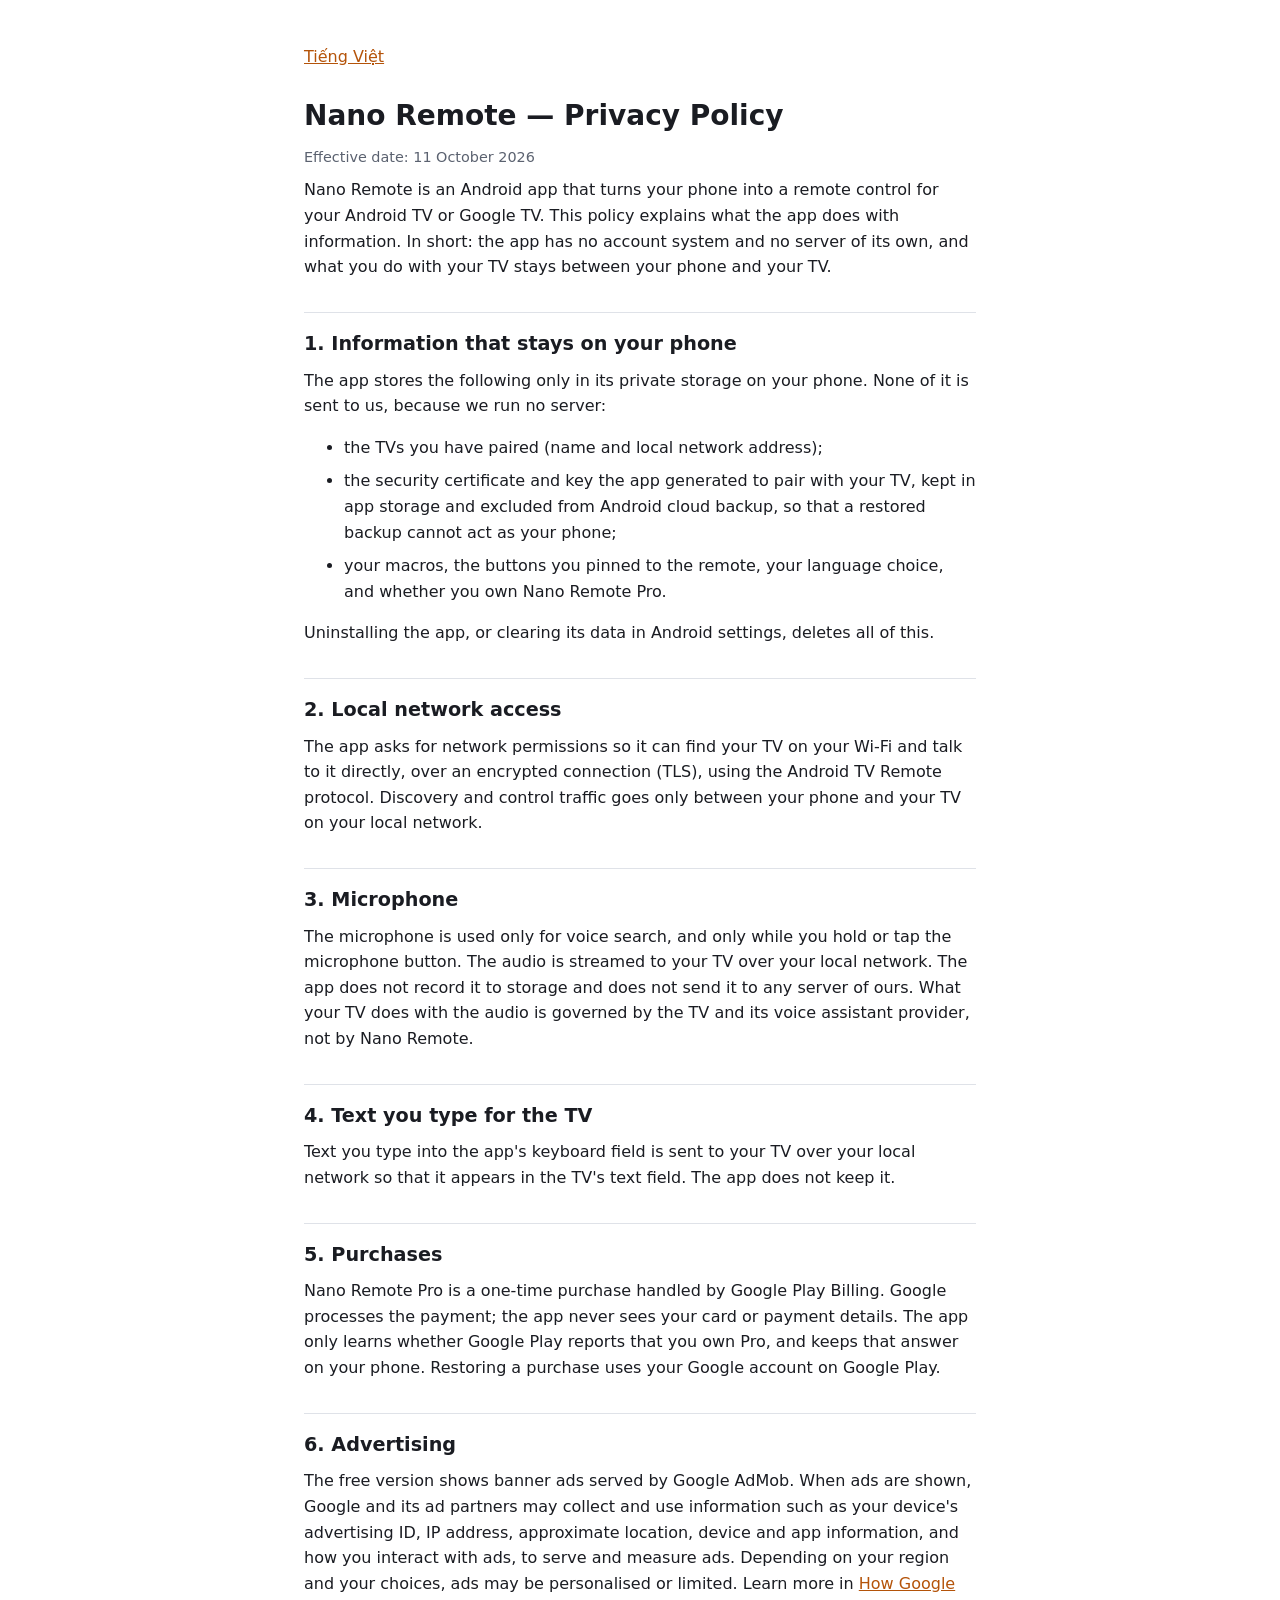
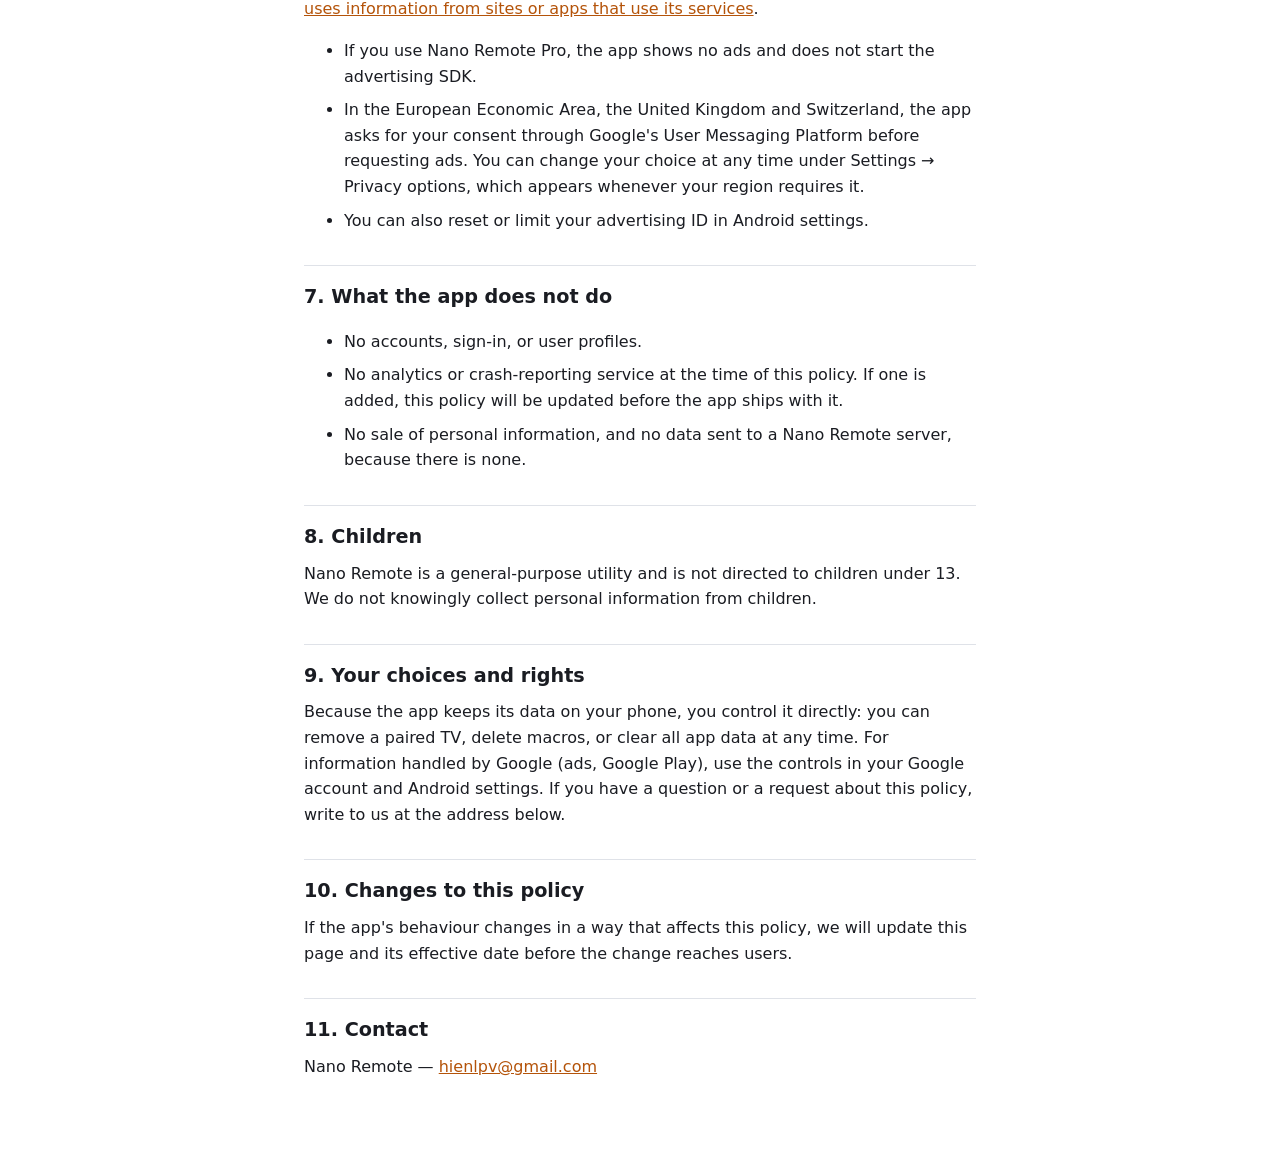
==== nanoremote/privacy/index.html @ 22ec8e6c "feat: trang Privacy Policy của Nano Remote (en + vi)" ====
<!doctype html>
<html lang="en">
<head>
<meta charset="utf-8">
<meta name="viewport" content="width=device-width, initial-scale=1">
<title>Nano Remote — Privacy Policy</title>
<link rel="alternate" hreflang="vi" href="vi/">
<style>
  :root { color-scheme: light dark; --bg: #ffffff; --fg: #1a1c22; --muted: #5b6270; --line: #dfe2e8; --accent: #b45309; }
  @media (prefers-color-scheme: dark) { :root { --bg: #0e1016; --fg: #eceef3; --muted: #9aa1b0; --line: #262a35; --accent: #f5a524; } }
  body { margin: 0; background: var(--bg); color: var(--fg); font: 16px/1.6 system-ui, -apple-system, "Segoe UI", Roboto, sans-serif; }
  main { max-width: 42rem; margin: 0 auto; padding: 2rem 1.25rem 4rem; }
  h1 { font-size: 1.75rem; margin: 0 0 .25rem; }
  h2 { font-size: 1.2rem; margin: 2rem 0 .5rem; padding-top: 1rem; border-top: 1px solid var(--line); }
  p, li { margin: .5rem 0; }
  a { color: var(--accent); }
  .meta { color: var(--muted); font-size: .9rem; }
  nav { margin: .75rem 0 1.5rem; }
</style>
</head>
<body>
<main>
  <nav><a href="vi/" hreflang="vi">Tiếng Việt</a></nav>
  <h1>Nano Remote — Privacy Policy</h1>
  <p class="meta">Effective date: 11 October 2026</p>

  <p>Nano Remote is an Android app that turns your phone into a remote control for your Android TV or Google TV. This policy explains what the app does with information. In short: the app has no account system and no server of its own, and what you do with your TV stays between your phone and your TV.</p>

  <h2>1. Information that stays on your phone</h2>
  <p>The app stores the following only in its private storage on your phone. None of it is sent to us, because we run no server:</p>
  <ul>
    <li>the TVs you have paired (name and local network address);</li>
    <li>the security certificate and key the app generated to pair with your TV, kept in app storage and excluded from Android cloud backup, so that a restored backup cannot act as your phone;</li>
    <li>your macros, the buttons you pinned to the remote, your language choice, and whether you own Nano Remote Pro.</li>
  </ul>
  <p>Uninstalling the app, or clearing its data in Android settings, deletes all of this.</p>

  <h2>2. Local network access</h2>
  <p>The app asks for network permissions so it can find your TV on your Wi-Fi and talk to it directly, over an encrypted connection (TLS), using the Android TV Remote protocol. Discovery and control traffic goes only between your phone and your TV on your local network.</p>

  <h2>3. Microphone</h2>
  <p>The microphone is used only for voice search, and only while you hold or tap the microphone button. The audio is streamed to your TV over your local network. The app does not record it to storage and does not send it to any server of ours. What your TV does with the audio is governed by the TV and its voice assistant provider, not by Nano Remote.</p>

  <h2>4. Text you type for the TV</h2>
  <p>Text you type into the app's keyboard field is sent to your TV over your local network so that it appears in the TV's text field. The app does not keep it.</p>

  <h2>5. Purchases</h2>
  <p>Nano Remote Pro is a one-time purchase handled by Google Play Billing. Google processes the payment; the app never sees your card or payment details. The app only learns whether Google Play reports that you own Pro, and keeps that answer on your phone. Restoring a purchase uses your Google account on Google Play.</p>

  <h2>6. Advertising</h2>
  <p>The free version shows banner ads served by Google AdMob. When ads are shown, Google and its ad partners may collect and use information such as your device's advertising ID, IP address, approximate location, device and app information, and how you interact with ads, to serve and measure ads. Depending on your region and your choices, ads may be personalised or limited. Learn more in <a href="https://policies.google.com/technologies/partner-sites">How Google uses information from sites or apps that use its services</a>.</p>
  <ul>
    <li>If you use Nano Remote Pro, the app shows no ads and does not start the advertising SDK.</li>
    <li>In the European Economic Area, the United Kingdom and Switzerland, the app asks for your consent through Google's User Messaging Platform before requesting ads. You can change your choice at any time under Settings &rarr; Privacy options, which appears whenever your region requires it.</li>
    <li>You can also reset or limit your advertising ID in Android settings.</li>
  </ul>

  <h2>7. What the app does not do</h2>
  <ul>
    <li>No accounts, sign-in, or user profiles.</li>
    <li>No analytics or crash-reporting service at the time of this policy. If one is added, this policy will be updated before the app ships with it.</li>
    <li>No sale of personal information, and no data sent to a Nano Remote server, because there is none.</li>
  </ul>

  <h2>8. Children</h2>
  <p>Nano Remote is a general-purpose utility and is not directed to children under 13. We do not knowingly collect personal information from children.</p>

  <h2>9. Your choices and rights</h2>
  <p>Because the app keeps its data on your phone, you control it directly: you can remove a paired TV, delete macros, or clear all app data at any time. For information handled by Google (ads, Google Play), use the controls in your Google account and Android settings. If you have a question or a request about this policy, write to us at the address below.</p>

  <h2>10. Changes to this policy</h2>
  <p>If the app's behaviour changes in a way that affects this policy, we will update this page and its effective date before the change reaches users.</p>

  <h2>11. Contact</h2>
  <p>Nano Remote — <a href="mailto:hienlpv@gmail.com">hienlpv@gmail.com</a></p>
</main>
</body>
</html>
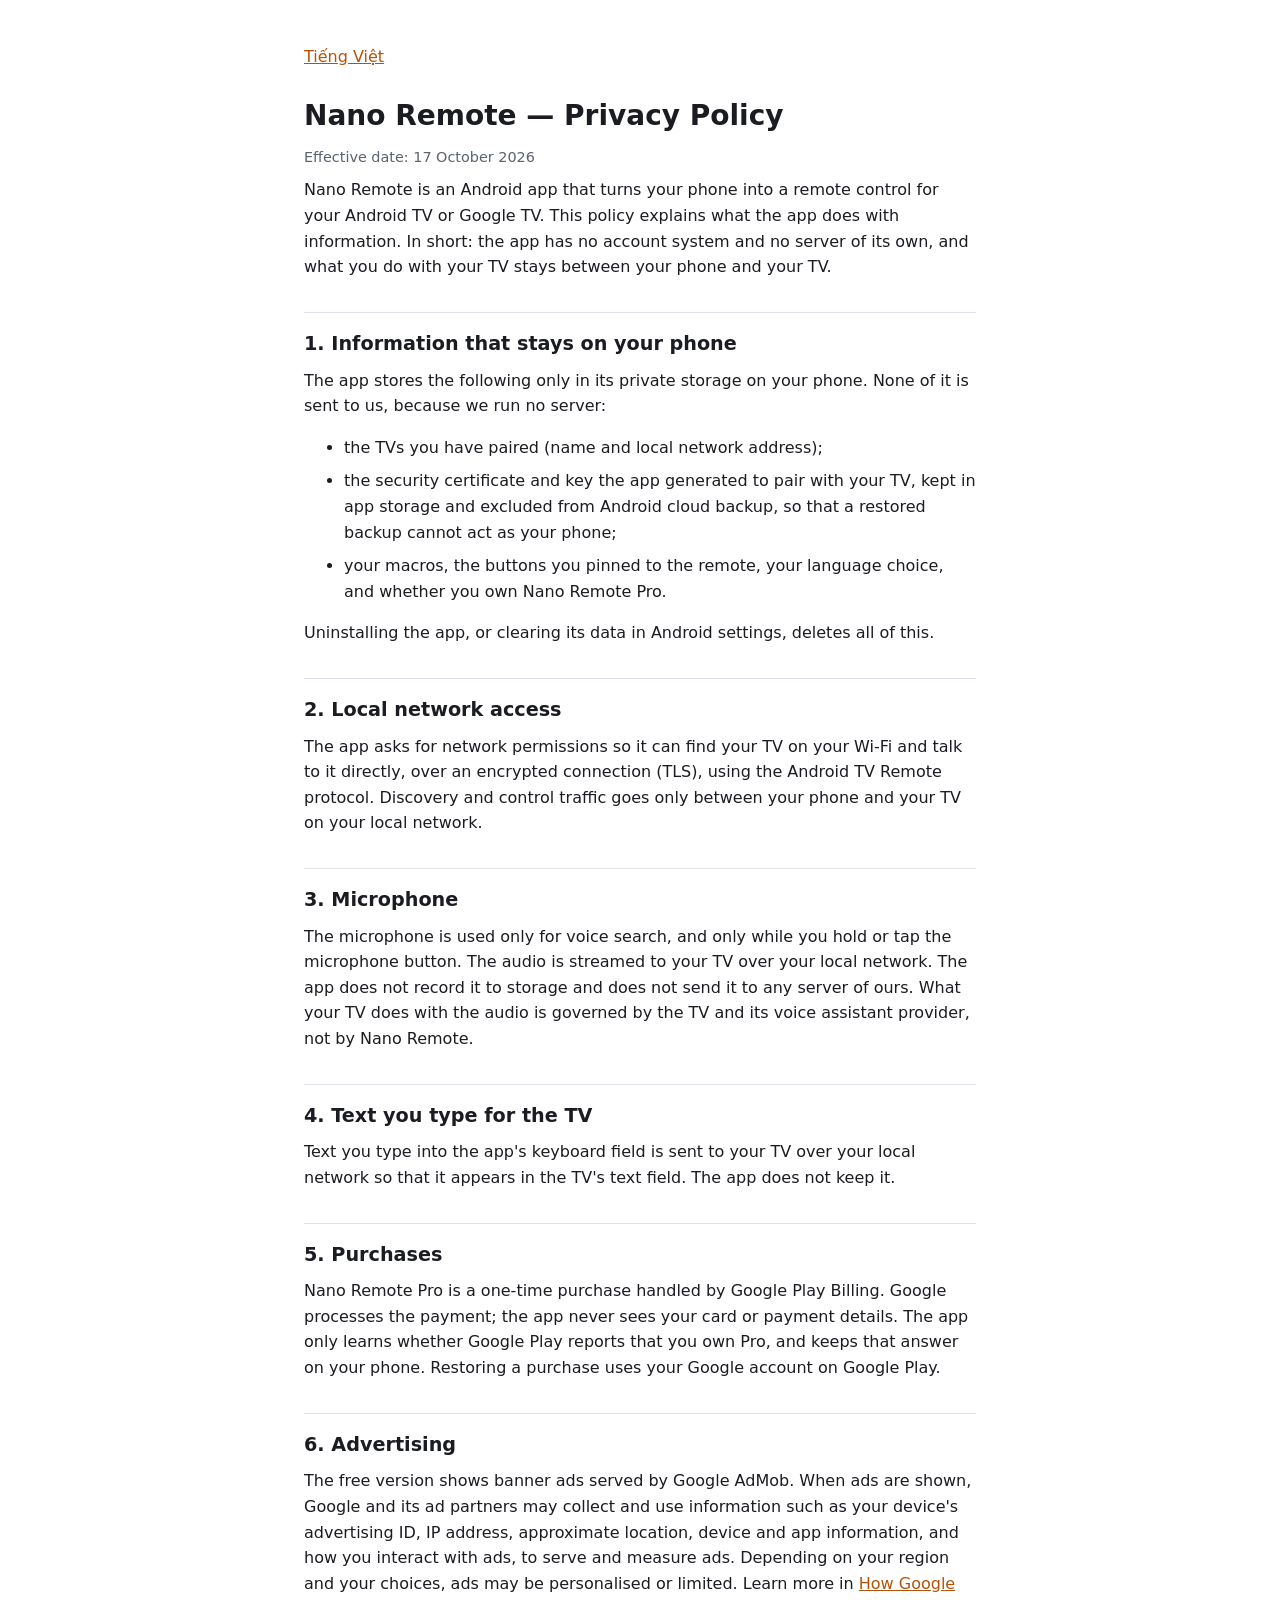
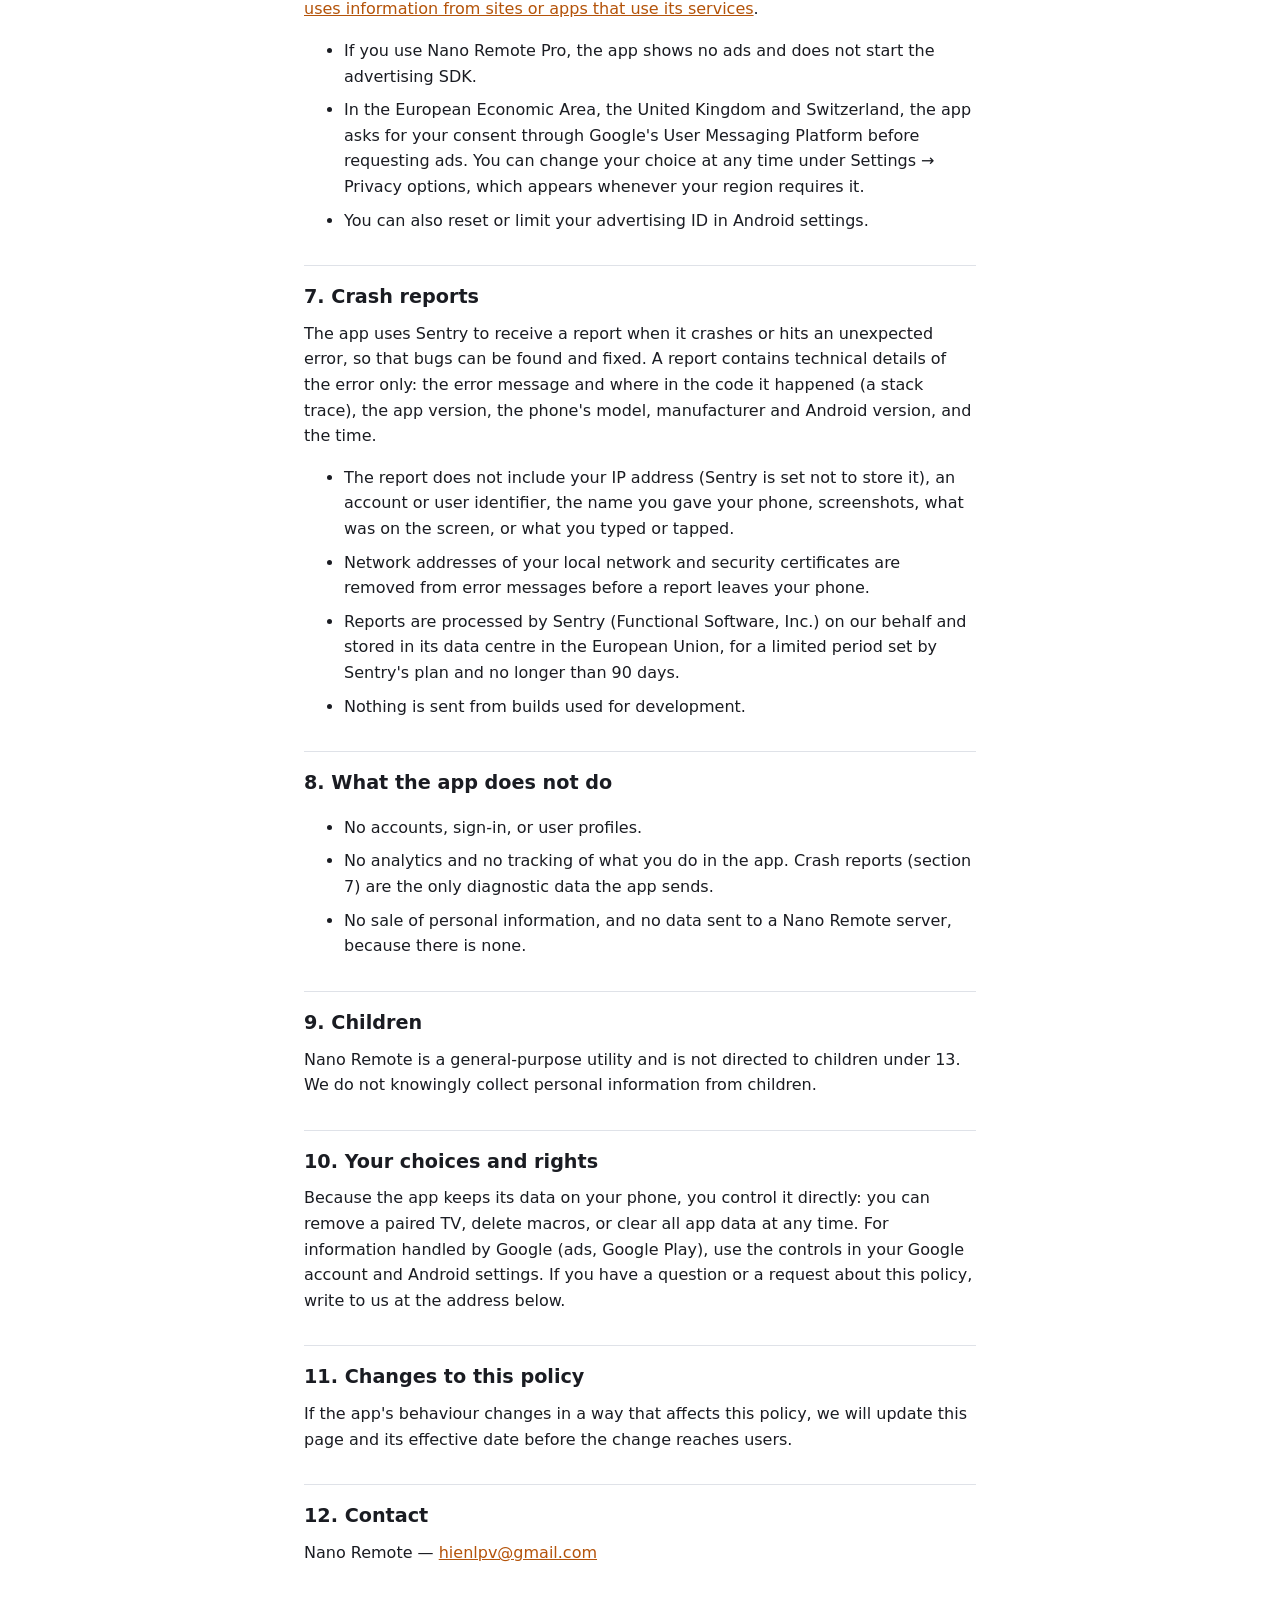
==== commit 13a35bf3: "nanoremote: Privacy Policy thêm mục báo cáo lỗi Sentry (hiệu lực 17/10/2026)" ====
--- a/nanoremote/privacy/index.html
+++ b/nanoremote/privacy/index.html
@@ -22,7 +22,7 @@
 <main>
   <nav><a href="vi/" hreflang="vi">Tiếng Việt</a></nav>
   <h1>Nano Remote — Privacy Policy</h1>
-  <p class="meta">Effective date: 11 October 2026</p>
+  <p class="meta">Effective date: 17 October 2026</p>
 
   <p>Nano Remote is an Android app that turns your phone into a remote control for your Android TV or Google TV. This policy explains what the app does with information. In short: the app has no account system and no server of its own, and what you do with your TV stays between your phone and your TV.</p>
 
@@ -55,23 +55,32 @@
     <li>You can also reset or limit your advertising ID in Android settings.</li>
   </ul>
 
-  <h2>7. What the app does not do</h2>
+  <h2>7. Crash reports</h2>
+  <p>The app uses Sentry to receive a report when it crashes or hits an unexpected error, so that bugs can be found and fixed. A report contains technical details of the error only: the error message and where in the code it happened (a stack trace), the app version, the phone's model, manufacturer and Android version, and the time.</p>
+  <ul>
+    <li>The report does not include your IP address (Sentry is set not to store it), an account or user identifier, the name you gave your phone, screenshots, what was on the screen, or what you typed or tapped.</li>
+    <li>Network addresses of your local network and security certificates are removed from error messages before a report leaves your phone.</li>
+    <li>Reports are processed by Sentry (Functional Software, Inc.) on our behalf and stored in its data centre in the European Union, for a limited period set by Sentry's plan and no longer than 90 days.</li>
+    <li>Nothing is sent from builds used for development.</li>
+  </ul>
+
+  <h2>8. What the app does not do</h2>
   <ul>
     <li>No accounts, sign-in, or user profiles.</li>
-    <li>No analytics or crash-reporting service at the time of this policy. If one is added, this policy will be updated before the app ships with it.</li>
+    <li>No analytics and no tracking of what you do in the app. Crash reports (section 7) are the only diagnostic data the app sends.</li>
     <li>No sale of personal information, and no data sent to a Nano Remote server, because there is none.</li>
   </ul>
 
-  <h2>8. Children</h2>
+  <h2>9. Children</h2>
   <p>Nano Remote is a general-purpose utility and is not directed to children under 13. We do not knowingly collect personal information from children.</p>
 
-  <h2>9. Your choices and rights</h2>
+  <h2>10. Your choices and rights</h2>
   <p>Because the app keeps its data on your phone, you control it directly: you can remove a paired TV, delete macros, or clear all app data at any time. For information handled by Google (ads, Google Play), use the controls in your Google account and Android settings. If you have a question or a request about this policy, write to us at the address below.</p>
 
-  <h2>10. Changes to this policy</h2>
+  <h2>11. Changes to this policy</h2>
   <p>If the app's behaviour changes in a way that affects this policy, we will update this page and its effective date before the change reaches users.</p>
 
-  <h2>11. Contact</h2>
+  <h2>12. Contact</h2>
   <p>Nano Remote — <a href="mailto:hienlpv@gmail.com">hienlpv@gmail.com</a></p>
 </main>
 </body>
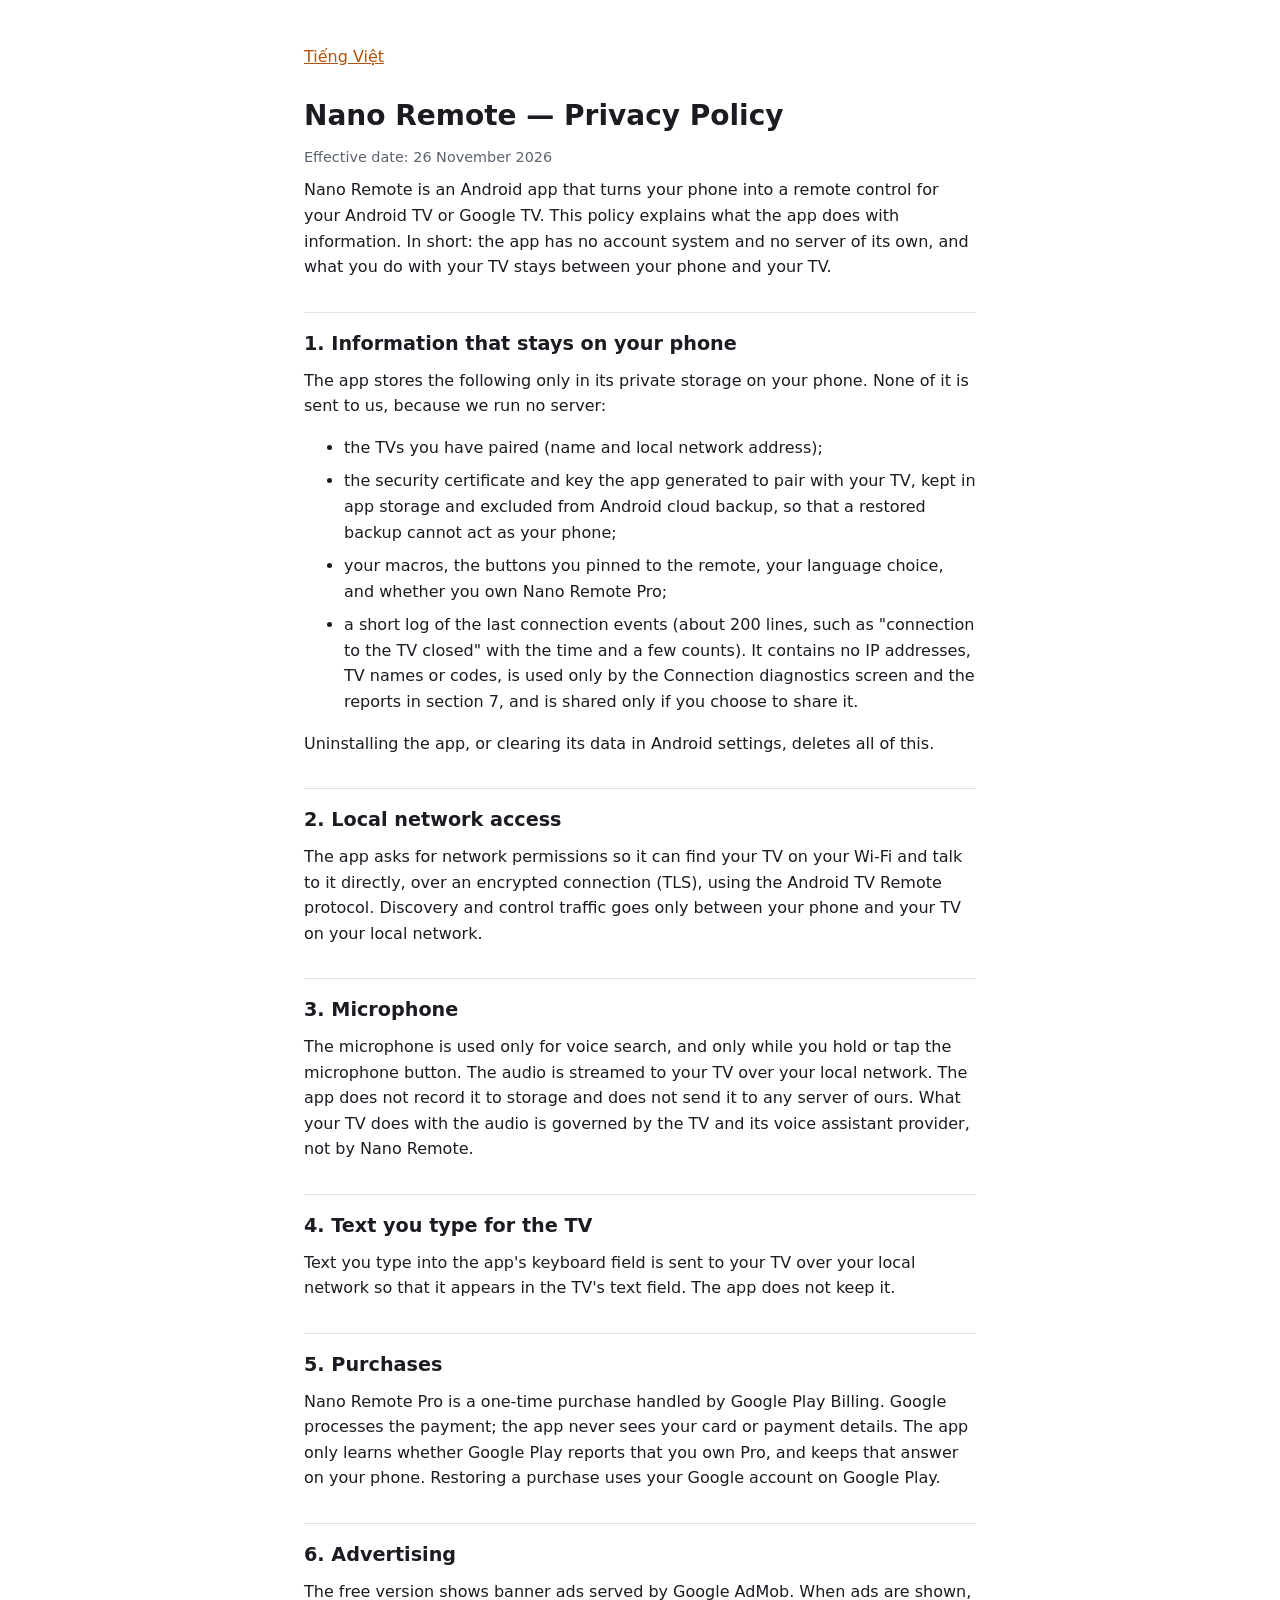
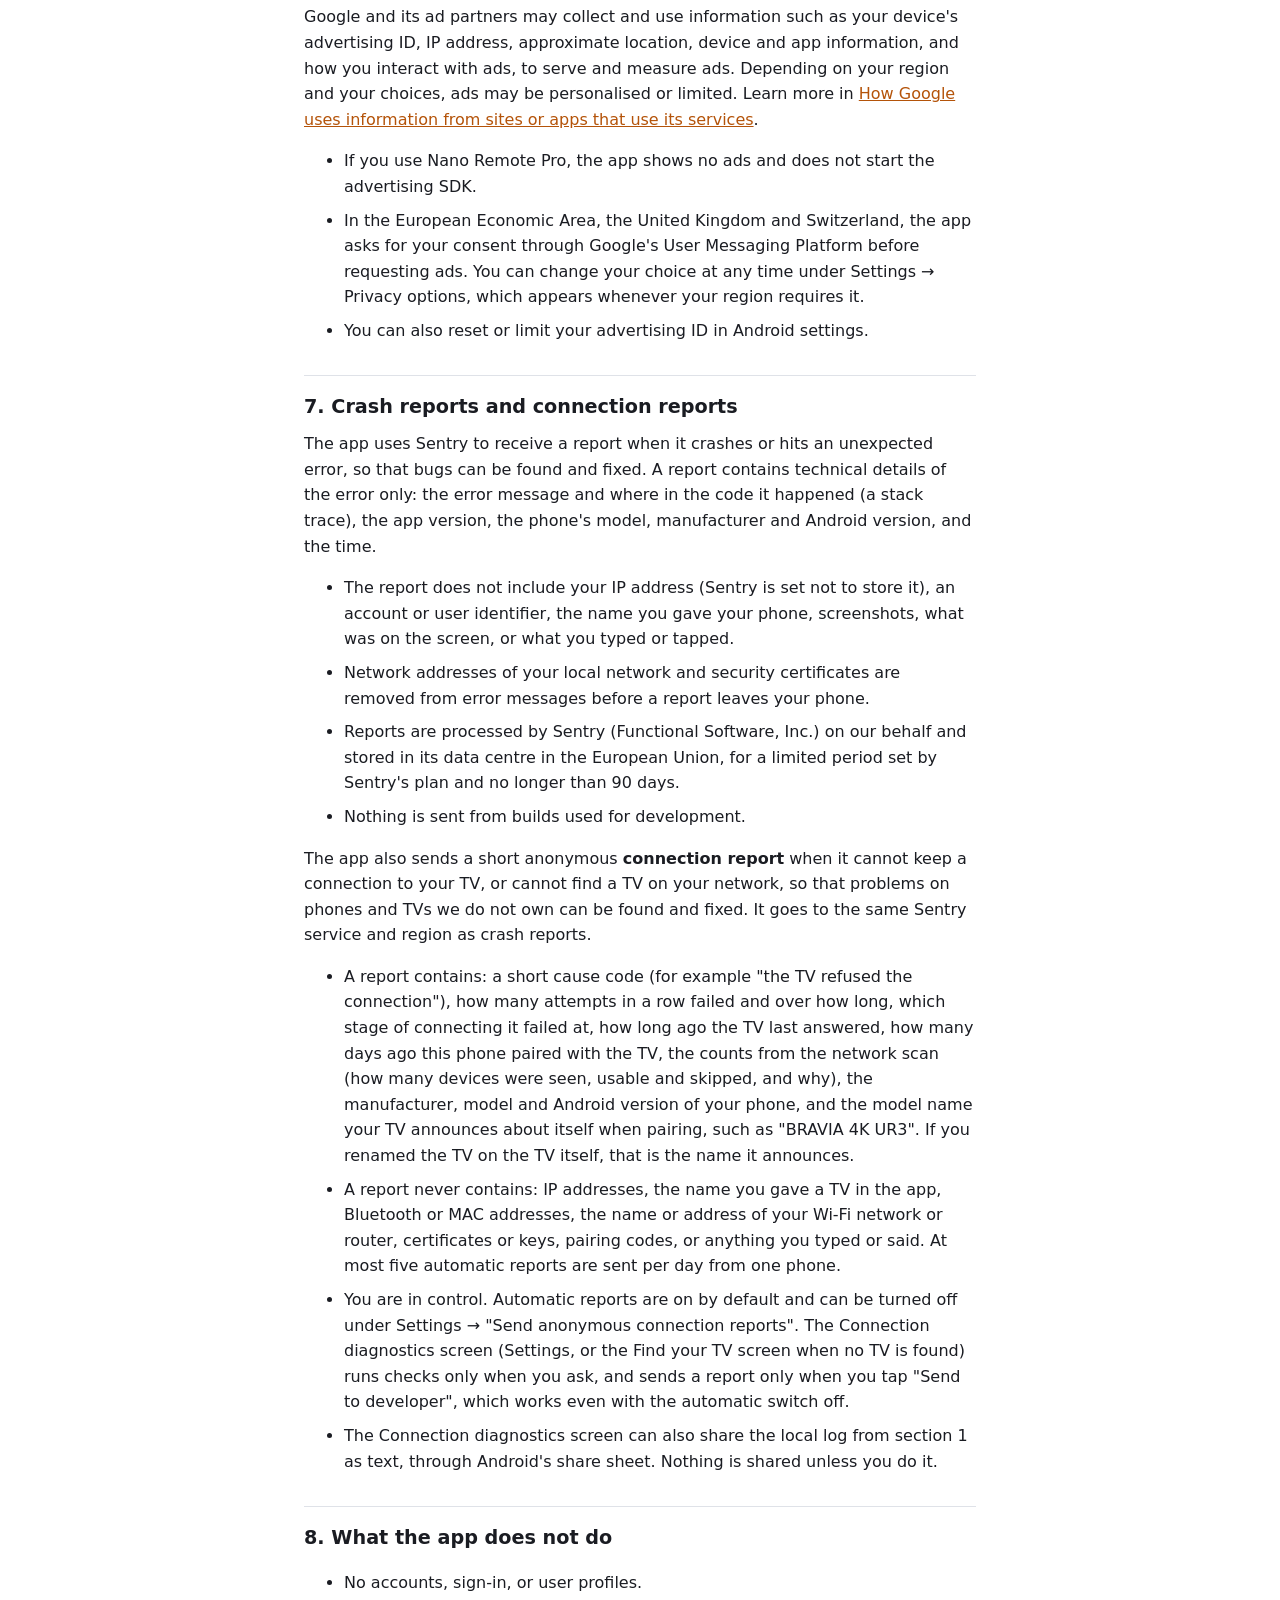
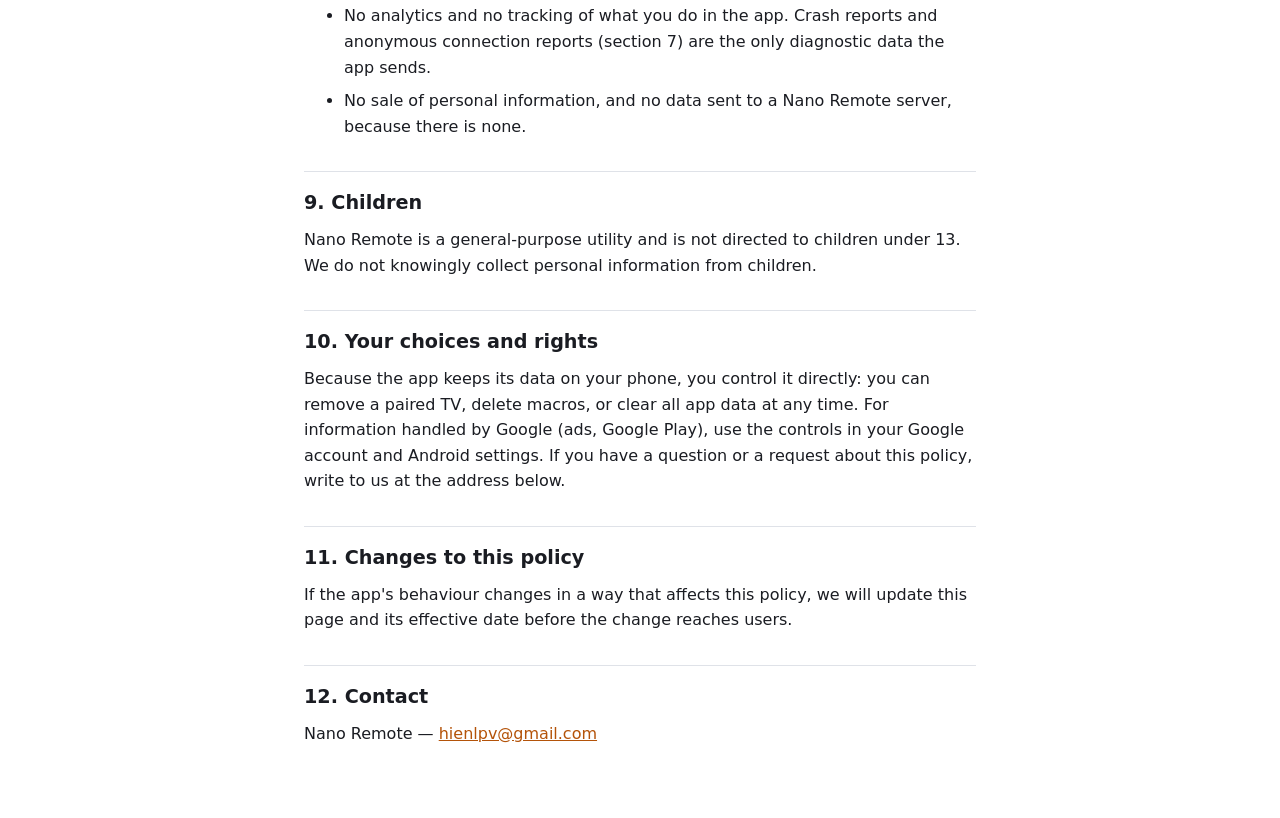
==== commit 672e84c0: "nanoremote: Privacy Policy nêu báo cáo kết nối ẩn danh, nhật ký cục bộ và công tắc tắt (hiệu lực 26/" ====
--- a/nanoremote/privacy/index.html
+++ b/nanoremote/privacy/index.html
@@ -22,7 +22,7 @@
 <main>
   <nav><a href="vi/" hreflang="vi">Tiếng Việt</a></nav>
   <h1>Nano Remote — Privacy Policy</h1>
-  <p class="meta">Effective date: 17 October 2026</p>
+  <p class="meta">Effective date: 26 November 2026</p>
 
   <p>Nano Remote is an Android app that turns your phone into a remote control for your Android TV or Google TV. This policy explains what the app does with information. In short: the app has no account system and no server of its own, and what you do with your TV stays between your phone and your TV.</p>
 
@@ -31,7 +31,8 @@
   <ul>
     <li>the TVs you have paired (name and local network address);</li>
     <li>the security certificate and key the app generated to pair with your TV, kept in app storage and excluded from Android cloud backup, so that a restored backup cannot act as your phone;</li>
-    <li>your macros, the buttons you pinned to the remote, your language choice, and whether you own Nano Remote Pro.</li>
+    <li>your macros, the buttons you pinned to the remote, your language choice, and whether you own Nano Remote Pro;</li>
+    <li>a short log of the last connection events (about 200 lines, such as "connection to the TV closed" with the time and a few counts). It contains no IP addresses, TV names or codes, is used only by the Connection diagnostics screen and the reports in section 7, and is shared only if you choose to share it.</li>
   </ul>
   <p>Uninstalling the app, or clearing its data in Android settings, deletes all of this.</p>
 
@@ -55,7 +56,7 @@
     <li>You can also reset or limit your advertising ID in Android settings.</li>
   </ul>
 
-  <h2>7. Crash reports</h2>
+  <h2>7. Crash reports and connection reports</h2>
   <p>The app uses Sentry to receive a report when it crashes or hits an unexpected error, so that bugs can be found and fixed. A report contains technical details of the error only: the error message and where in the code it happened (a stack trace), the app version, the phone's model, manufacturer and Android version, and the time.</p>
   <ul>
     <li>The report does not include your IP address (Sentry is set not to store it), an account or user identifier, the name you gave your phone, screenshots, what was on the screen, or what you typed or tapped.</li>
@@ -63,11 +64,18 @@
     <li>Reports are processed by Sentry (Functional Software, Inc.) on our behalf and stored in its data centre in the European Union, for a limited period set by Sentry's plan and no longer than 90 days.</li>
     <li>Nothing is sent from builds used for development.</li>
   </ul>
+  <p>The app also sends a short anonymous <strong>connection report</strong> when it cannot keep a connection to your TV, or cannot find a TV on your network, so that problems on phones and TVs we do not own can be found and fixed. It goes to the same Sentry service and region as crash reports.</p>
+  <ul>
+    <li>A report contains: a short cause code (for example "the TV refused the connection"), how many attempts in a row failed and over how long, which stage of connecting it failed at, how long ago the TV last answered, how many days ago this phone paired with the TV, the counts from the network scan (how many devices were seen, usable and skipped, and why), the manufacturer, model and Android version of your phone, and the model name your TV announces about itself when pairing, such as "BRAVIA 4K UR3". If you renamed the TV on the TV itself, that is the name it announces.</li>
+    <li>A report never contains: IP addresses, the name you gave a TV in the app, Bluetooth or MAC addresses, the name or address of your Wi-Fi network or router, certificates or keys, pairing codes, or anything you typed or said. At most five automatic reports are sent per day from one phone.</li>
+    <li>You are in control. Automatic reports are on by default and can be turned off under Settings &rarr; "Send anonymous connection reports". The Connection diagnostics screen (Settings, or the Find your TV screen when no TV is found) runs checks only when you ask, and sends a report only when you tap "Send to developer", which works even with the automatic switch off.</li>
+    <li>The Connection diagnostics screen can also share the local log from section 1 as text, through Android's share sheet. Nothing is shared unless you do it.</li>
+  </ul>
 
   <h2>8. What the app does not do</h2>
   <ul>
     <li>No accounts, sign-in, or user profiles.</li>
-    <li>No analytics and no tracking of what you do in the app. Crash reports (section 7) are the only diagnostic data the app sends.</li>
+    <li>No analytics and no tracking of what you do in the app. Crash reports and anonymous connection reports (section 7) are the only diagnostic data the app sends.</li>
     <li>No sale of personal information, and no data sent to a Nano Remote server, because there is none.</li>
   </ul>
 
